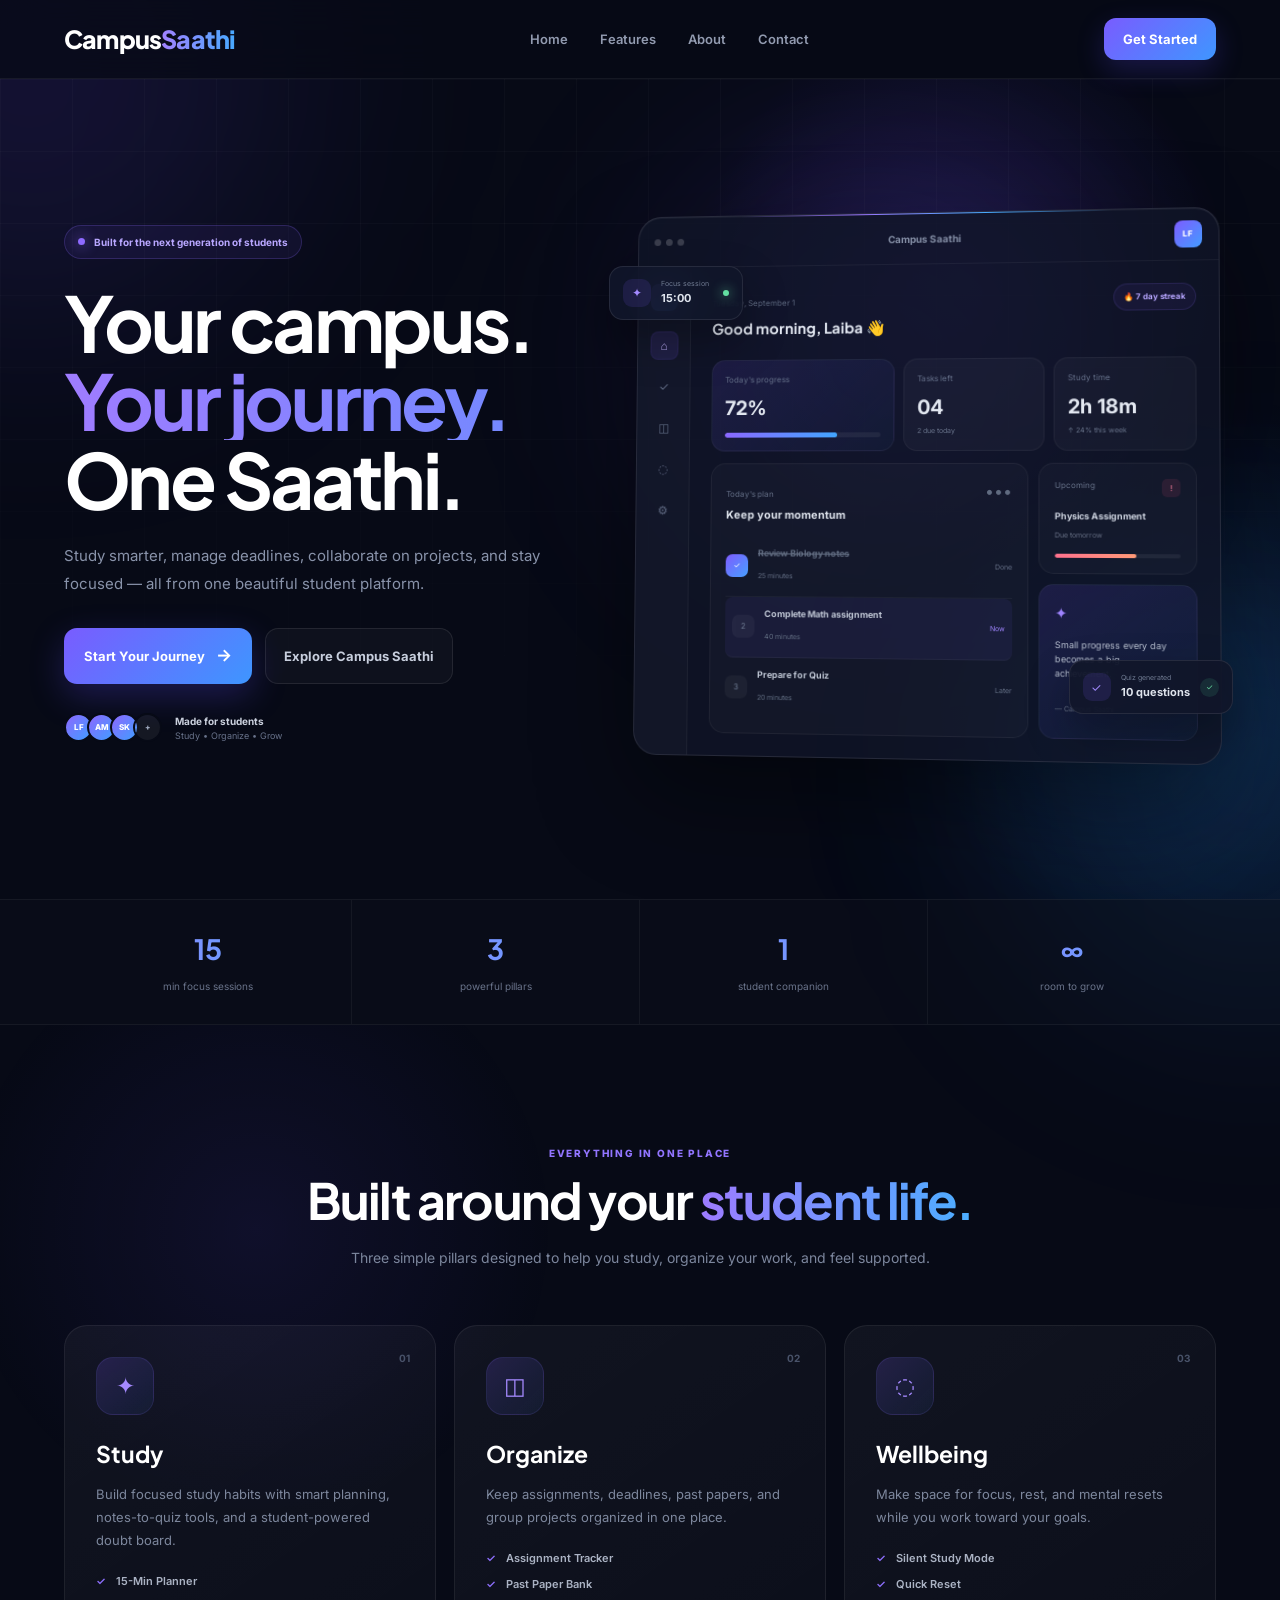
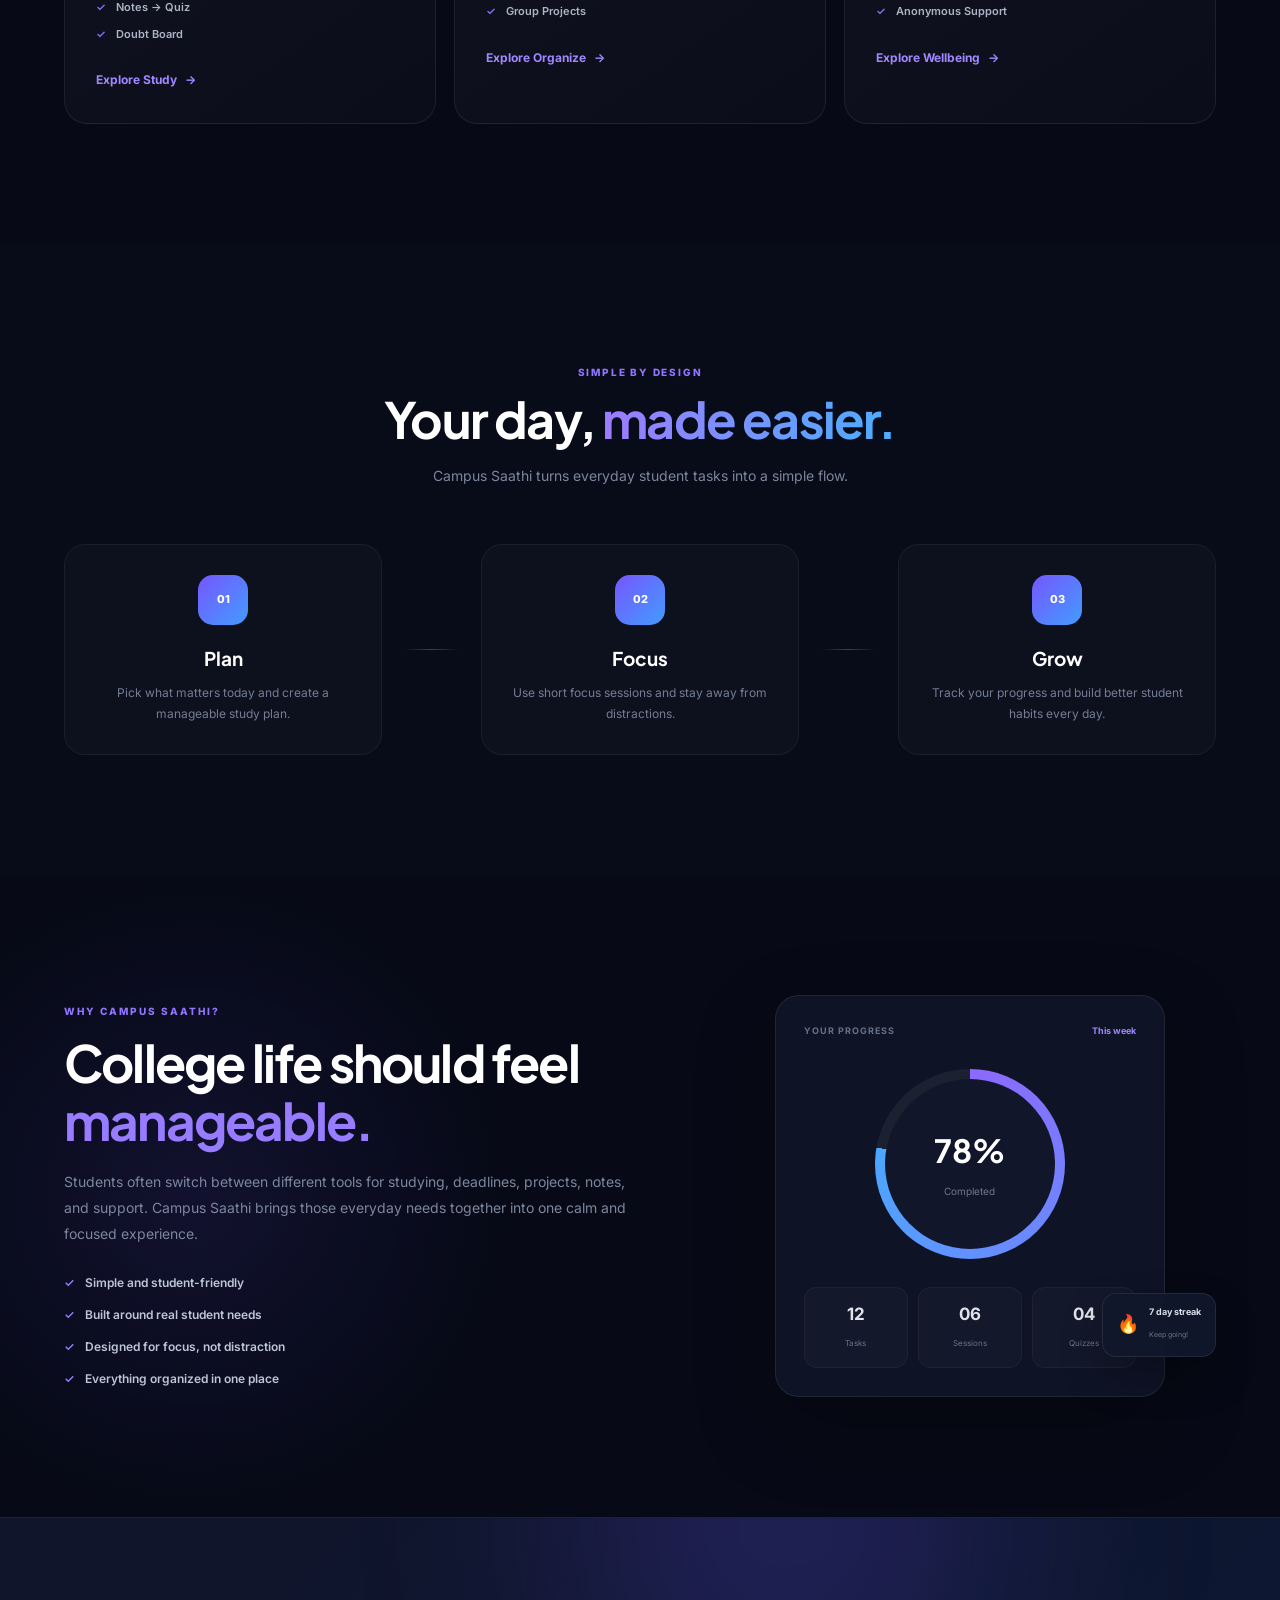
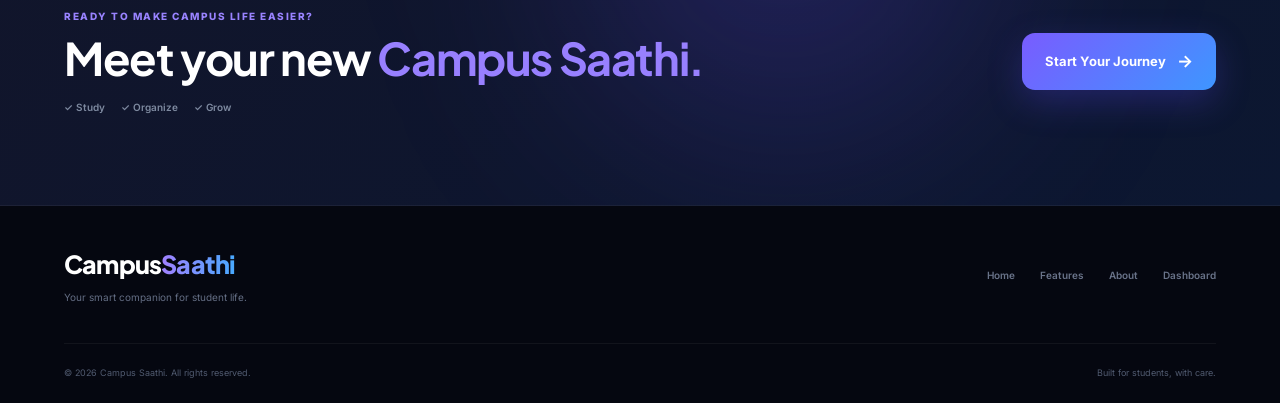
==== index.html @ 6f7850b9 "upload campus saathi files" ====
<!DOCTYPE html>
<html lang="en">
<head>
    <meta charset="UTF-8">
    <meta name="viewport" content="width=device-width, initial-scale=1.0">

    <title>Campus Saathi | Your Smart Campus Companion</title>

    <meta
        name="description"
        content="Campus Saathi helps students study smarter, organize assignments, collaborate on projects, and stay focused."
    >

    <meta name="theme-color" content="#070a16">

    <link rel="stylesheet" href="css/style.css">
</head>

<body>

    <!-- =========================
         HEADER
    ========================== -->
    <header class="header">

        <div class="container nav-container">

            <a href="index.html" class="logo">
                Campus<span>Saathi</span>
            </a>

            <nav class="navbar">

                <a href="#home">Home</a>
                <a href="#features">Features</a>
                <a href="#about">About</a>
                <a href="#contact">Contact</a>

            </nav>

            <a href="dashboard.html" class="nav-btn">
                Get Started
            </a>

        </div>

    </header>


    <!-- =========================
         MAIN
    ========================== -->
    <main>


        <!-- =========================
             HERO
        ========================== -->
        <section class="hero" id="home">

            <div class="hero-glow glow-1"></div>
            <div class="hero-glow glow-2"></div>

            <div class="hero-grid"></div>

            <div class="container hero-content">


                <!-- HERO TEXT -->
                <div class="hero-text">

                    <div class="hero-badge">

                        <span class="badge-dot"></span>

                        Built for the next generation of students

                    </div>


                    <h1>

                        Your campus.
                        <span>Your journey.</span>
                        One Saathi.

                    </h1>


                    <p class="hero-description">

                        Study smarter, manage deadlines, collaborate on
                        projects, and stay focused — all from one beautiful
                        student platform.

                    </p>


                    <div class="hero-buttons">

                        <a href="dashboard.html" class="primary-btn">

                            Start Your Journey

                            <span>→</span>

                        </a>


                        <a href="#features" class="secondary-btn">

                            Explore Campus Saathi

                        </a>

                    </div>


                    <!-- TRUST -->
                    <div class="hero-trust">

                        <div class="trust-avatars">

                            <span>LF</span>
                            <span>AM</span>
                            <span>SK</span>
                            <span>+</span>

                        </div>


                        <div>

                            <strong>
                                Made for students
                            </strong>

                            <p>
                                Study • Organize • Grow
                            </p>

                        </div>

                    </div>

                </div>



                <!-- =========================
                     APP PREVIEW
                ========================== -->
                <div class="hero-visual">


                    <!-- FLOATING FOCUS -->
                    <div class="floating-card focus-card">

                        <div class="floating-icon">
                            ✦
                        </div>

                        <div>

                            <small>
                                Focus session
                            </small>

                            <strong>
                                15:00
                            </strong>

                        </div>

                        <span class="live-dot"></span>

                    </div>



                    <!-- APPLICATION WINDOW -->
                    <div class="app-window">


                        <!-- WINDOW TOP -->
                        <div class="window-top">

                            <div class="window-dots">

                                <span></span>
                                <span></span>
                                <span></span>

                            </div>


                            <div class="window-title">
                                Campus Saathi
                            </div>


                            <div class="window-profile">
                                LF
                            </div>

                        </div>



                        <!-- DASHBOARD -->
                        <div class="dashboard-layout">


                            <!-- SIDEBAR -->
                            <aside class="mini-sidebar">

                                <div class="side-logo">
                                    CS
                                </div>


                                <div class="side-nav active">
                                    ⌂
                                </div>

                                <div class="side-nav">
                                    ✓
                                </div>

                                <div class="side-nav">
                                    ◫
                                </div>

                                <div class="side-nav">
                                    ◌
                                </div>

                                <div class="side-nav">
                                    ⚙
                                </div>

                            </aside>



                            <!-- DASHBOARD CONTENT -->
                            <div class="mini-dashboard">


                                <!-- MINI HEADER -->
                                <div class="mini-header">

                                    <div>

                                        <small>
                                            Tuesday, September 1
                                        </small>

                                        <h3>
                                            Good morning, Laiba 👋
                                        </h3>

                                    </div>


                                    <div class="streak-pill">
                                        🔥 7 day streak
                                    </div>

                                </div>



                                <!-- STATS -->
                                <div class="stats-row">


                                    <div class="stat-card purple-card">

                                        <small>
                                            Today's progress
                                        </small>

                                        <strong>
                                            72%
                                        </strong>

                                        <div class="mini-progress">
                                            <span></span>
                                        </div>

                                    </div>


                                    <div class="stat-card">

                                        <small>
                                            Tasks left
                                        </small>

                                        <strong>
                                            04
                                        </strong>

                                        <p>
                                            2 due today
                                        </p>

                                    </div>


                                    <div class="stat-card">

                                        <small>
                                            Study time
                                        </small>

                                        <strong>
                                            2h 18m
                                        </strong>

                                        <p>
                                            ↑ 24% this week
                                        </p>

                                    </div>

                                </div>



                                <!-- MAIN DASHBOARD -->
                                <div class="dashboard-main-grid">


                                    <!-- TODAY -->
                                    <div class="today-card">


                                        <div class="card-heading">

                                            <div>

                                                <small>
                                                    Today's plan
                                                </small>

                                                <h4>
                                                    Keep your momentum
                                                </h4>

                                            </div>

                                            <span>
                                                •••
                                            </span>

                                        </div>



                                        <!-- TASK -->
                                        <div class="task-item completed">

                                            <div class="check-circle">
                                                ✓
                                            </div>

                                            <div>

                                                <strong>
                                                    Review Biology notes
                                                </strong>

                                                <small>
                                                    25 minutes
                                                </small>

                                            </div>

                                            <span>
                                                Done
                                            </span>

                                        </div>



                                        <!-- TASK -->
                                        <div class="task-item active-task">

                                            <div class="check-circle">
                                                2
                                            </div>

                                            <div>

                                                <strong>
                                                    Complete Math assignment
                                                </strong>

                                                <small>
                                                    40 minutes
                                                </small>

                                            </div>

                                            <span>
                                                Now
                                            </span>

                                        </div>



                                        <!-- TASK -->
                                        <div class="task-item">

                                            <div class="check-circle">
                                                3
                                            </div>

                                            <div>

                                                <strong>
                                                    Prepare for Quiz
                                                </strong>

                                                <small>
                                                    20 minutes
                                                </small>

                                            </div>

                                            <span>
                                                Later
                                            </span>

                                        </div>

                                    </div>



                                    <!-- RIGHT MINI COLUMN -->
                                    <div class="right-mini-column">


                                        <!-- DEADLINE -->
                                        <div class="deadline-card">

                                            <div class="deadline-top">

                                                <small>
                                                    Upcoming
                                                </small>

                                                <span>
                                                    !
                                                </span>

                                            </div>


                                            <strong>
                                                Physics Assignment
                                            </strong>


                                            <div class="deadline-date">
                                                Due tomorrow
                                            </div>


                                            <div class="deadline-line">
                                                <span></span>
                                            </div>

                                        </div>



                                        <!-- MOTIVATION -->
                                        <div class="motivation-card">

                                            <span class="spark">
                                                ✦
                                            </span>

                                            <p>
                                                Small progress every day
                                                becomes a big achievement.
                                            </p>

                                            <small>
                                                — Campus Saathi
                                            </small>

                                        </div>

                                    </div>

                                </div>

                            </div>

                        </div>

                    </div>



                    <!-- FLOATING QUIZ -->
                    <div class="floating-card quiz-card">

                        <div class="quiz-icon">
                            ✓
                        </div>

                        <div>

                            <small>
                                Quiz generated
                            </small>

                            <strong>
                                10 questions
                            </strong>

                        </div>


                        <span class="success-check">
                            ✓
                        </span>

                    </div>

                </div>

            </div>

        </section>



        <!-- =========================
             STATS
        ========================== -->
        <section class="stats-section">

            <div class="container stats-container">

                <div class="stat-highlight">

                    <strong>
                        15
                    </strong>

                    <span>
                        min focus sessions
                    </span>

                </div>


                <div class="stat-highlight">

                    <strong>
                        3
                    </strong>

                    <span>
                        powerful pillars
                    </span>

                </div>


                <div class="stat-highlight">

                    <strong>
                        1
                    </strong>

                    <span>
                        student companion
                    </span>

                </div>


                <div class="stat-highlight">

                    <strong>
                        ∞
                    </strong>

                    <span>
                        room to grow
                    </span>

                </div>

            </div>

        </section>



        <!-- =========================
             FEATURES
        ========================== -->
        <section class="features-section" id="features">

            <div class="container">


                <div class="section-heading">

                    <p>
                        EVERYTHING IN ONE PLACE
                    </p>

                    <h2>
                        Built around your
                        <span>student life.</span>
                    </h2>

                    <span>
                        Three simple pillars designed to help you study,
                        organize your work, and feel supported.
                    </span>

                </div>



                <div class="feature-grid">


                    <!-- STUDY -->
                    <div class="feature-card feature-study">

                        <div class="feature-number">
                            01
                        </div>

                        <div class="feature-icon">
                            ✦
                        </div>

                        <h3>
                            Study
                        </h3>

                        <p>
                            Build focused study habits with smart planning,
                            notes-to-quiz tools, and a student-powered
                            doubt board.
                        </p>


                        <div class="feature-list">

                            <div>
                                <span>✓</span>
                                15-Min Planner
                            </div>

                            <div>
                                <span>✓</span>
                                Notes → Quiz
                            </div>

                            <div>
                                <span>✓</span>
                                Doubt Board
                            </div>

                        </div>


                        <a href="planner.html" class="feature-link">
                            Explore Study
                            <span>→</span>
                        </a>

                    </div>



                    <!-- ORGANIZE -->
                    <div class="feature-card feature-organize">

                        <div class="feature-number">
                            02
                        </div>

                        <div class="feature-icon">
                            ◫
                        </div>

                        <h3>
                            Organize
                        </h3>

                        <p>
                            Keep assignments, deadlines, past papers,
                            and group projects organized in one place.
                        </p>


                        <div class="feature-list">

                            <div>
                                <span>✓</span>
                                Assignment Tracker
                            </div>

                            <div>
                                <span>✓</span>
                                Past Paper Bank
                            </div>

                            <div>
                                <span>✓</span>
                                Group Projects
                            </div>

                        </div>


                        <a href="assignments.html" class="feature-link">
                            Explore Organize
                            <span>→</span>
                        </a>

                    </div>



                    <!-- WELLBEING -->
                    <div class="feature-card feature-wellbeing">

                        <div class="feature-number">
                            03
                        </div>

                        <div class="feature-icon">
                            ◌
                        </div>

                        <h3>
                            Wellbeing
                        </h3>

                        <p>
                            Make space for focus, rest, and mental resets
                            while you work toward your goals.
                        </p>


                        <div class="feature-list">

                            <div>
                                <span>✓</span>
                                Silent Study Mode
                            </div>

                            <div>
                                <span>✓</span>
                                Quick Reset
                            </div>

                            <div>
                                <span>✓</span>
                                Anonymous Support
                            </div>

                        </div>


                        <a href="wellbeing.html" class="feature-link">
                            Explore Wellbeing
                            <span>→</span>
                        </a>

                    </div>

                </div>

            </div>

        </section>



        <!-- =========================
             HOW IT WORKS
        ========================== -->
        <section class="how-section">

            <div class="container">


                <div class="section-heading">

                    <p>
                        SIMPLE BY DESIGN
                    </p>

                    <h2>
                        Your day,
                        <span>made easier.</span>
                    </h2>

                    <span>
                        Campus Saathi turns everyday student tasks
                        into a simple flow.
                    </span>

                </div>



                <div class="steps-grid">


                    <div class="step-card">

                        <div class="step-icon">
                            01
                        </div>

                        <h3>
                            Plan
                        </h3>

                        <p>
                            Pick what matters today and create a
                            manageable study plan.
                        </p>

                    </div>



                    <div class="step-line"></div>



                    <div class="step-card">

                        <div class="step-icon">
                            02
                        </div>

                        <h3>
                            Focus
                        </h3>

                        <p>
                            Use short focus sessions and stay away
                            from distractions.
                        </p>

                    </div>



                    <div class="step-line"></div>



                    <div class="step-card">

                        <div class="step-icon">
                            03
                        </div>

                        <h3>
                            Grow
                        </h3>

                        <p>
                            Track your progress and build better
                            student habits every day.
                        </p>

                    </div>

                </div>

            </div>

        </section>



        <!-- =========================
             ABOUT
        ========================== -->
        <section class="about-section" id="about">

            <div class="container about-content">


                <div class="about-text">

                    <p class="section-label">
                        WHY CAMPUS SAATHI?
                    </p>


                    <h2>
                        College life should
                        feel <span>manageable.</span>
                    </h2>


                    <p>
                        Students often switch between different tools for
                        studying, deadlines, projects, notes, and support.
                        Campus Saathi brings those everyday needs together
                        into one calm and focused experience.
                    </p>


                    <div class="about-points">

                        <div>
                            <span>✓</span>
                            Simple and student-friendly
                        </div>

                        <div>
                            <span>✓</span>
                            Built around real student needs
                        </div>

                        <div>
                            <span>✓</span>
                            Designed for focus, not distraction
                        </div>

                        <div>
                            <span>✓</span>
                            Everything organized in one place
                        </div>

                    </div>

                </div>



                <div class="about-visual">

                    <div class="about-main-card">

                        <div class="about-card-top">

                            <span>
                                YOUR PROGRESS
                            </span>

                            <strong>
                                This week
                            </strong>

                        </div>


                        <div class="progress-circle">

                            <div class="circle-inner">
                                <strong>78%</strong>
                                <span>Completed</span>
                            </div>

                        </div>


                        <div class="about-mini-grid">

                            <div>
                                <strong>12</strong>
                                <span>Tasks</span>
                            </div>

                            <div>
                                <strong>06</strong>
                                <span>Sessions</span>
                            </div>

                            <div>
                                <strong>04</strong>
                                <span>Quizzes</span>
                            </div>

                        </div>

                    </div>


                    <div class="tiny-floating-card">
                        <span>🔥</span>
                        <div>
                            <strong>7 day streak</strong>
                            <small>Keep going!</small>
                        </div>
                    </div>

                </div>

            </div>

        </section>



        <!-- =========================
             CTA
        ========================== -->
        <section class="cta-section">

            <div class="cta-glow"></div>

            <div class="container cta-content">

                <div>

                    <p>
                        READY TO MAKE CAMPUS LIFE EASIER?
                    </p>

                    <h2>
                        Meet your new
                        <span>Campus Saathi.</span>
                    </h2>

                    <div class="cta-points">

                        <span>
                            ✓ Study
                        </span>

                        <span>
                            ✓ Organize
                        </span>

                        <span>
                            ✓ Grow
                        </span>

                    </div>

                </div>


                <a href="dashboard.html" class="primary-btn large-btn">

                    Start Your Journey

                    <span>→</span>

                </a>

            </div>

        </section>

    </main>



    <!-- =========================
         FOOTER
    ========================== -->
    <footer class="footer" id="contact">

        <div class="container footer-top">


            <div class="footer-brand">

                <a href="index.html" class="logo">
                    Campus<span>Saathi</span>
                </a>

                <p>
                    Your smart companion for student life.
                </p>

            </div>



            <div class="footer-links">

                <a href="#home">
                    Home
                </a>

                <a href="#features">
                    Features
                </a>

                <a href="#about">
                    About
                </a>

                <a href="dashboard.html">
                    Dashboard
                </a>

            </div>

        </div>



        <div class="container footer-bottom">

            <p>
                © 2026 Campus Saathi. All rights reserved.
            </p>

            <p>
                Built for students, with care.
            </p>

        </div>

    </footer>



    <script src="js/script.js"></script>

</body>
</html>
---- css/style.css ----
/* =====================================================
   CAMPUS SAATHI V1
   PREMIUM MODERN STUDENT APP UI
===================================================== */

@import url('https://fonts.googleapis.com/css2?family=Inter:wght@400;500;600;700;800&family=Plus+Jakarta+Sans:wght@500;600;700;800&display=swap');


/* =====================================================
   RESET
===================================================== */

* {
    margin: 0;
    padding: 0;
    box-sizing: border-box;
}

html {
    scroll-behavior: smooth;
}

body {
    font-family: "Inter", sans-serif;
    background: #070a16;
    color: #ffffff;
    line-height: 1.6;
    overflow-x: hidden;
}

a {
    color: inherit;
    text-decoration: none;
}

button,
a {
    -webkit-tap-highlight-color: transparent;
}

.container {
    width: min(1180px, 90%);
    margin: auto;
}


/* =====================================================
   GLOBAL BACKGROUND GLOWS
===================================================== */

body::before {
    content: "";

    position: fixed;

    width: 500px;
    height: 500px;

    top: -180px;
    left: -220px;

    border-radius: 50%;

    background: rgba(110, 76, 255, 0.13);

    filter: blur(120px);

    pointer-events: none;

    z-index: -10;
}


body::after {
    content: "";

    position: fixed;

    width: 450px;
    height: 450px;

    right: -200px;
    bottom: -100px;

    border-radius: 50%;

    background: rgba(37, 143, 255, 0.10);

    filter: blur(120px);

    pointer-events: none;

    z-index: -10;
}


/* =====================================================
   HEADER
===================================================== */

.header {
    position: sticky;

    top: 0;

    z-index: 1000;

    background: rgba(7, 10, 22, 0.75);

    backdrop-filter: blur(22px);

    border-bottom:
        1px solid rgba(255, 255, 255, 0.06);
}


.nav-container {
    min-height: 78px;

    display: flex;

    align-items: center;

    justify-content: space-between;

    gap: 30px;
}


.logo {
    font-family: "Plus Jakarta Sans", sans-serif;

    font-size: 25px;

    font-weight: 800;

    letter-spacing: -0.8px;
}


.logo span {
    background:
        linear-gradient(
            90deg,
            #a281ff,
            #48a9ff
        );

    -webkit-background-clip: text;
    -webkit-text-fill-color: transparent;
}


.navbar {
    display: flex;

    align-items: center;

    gap: 32px;
}


.navbar a {
    position: relative;

    color: #929bb0;

    font-size: 13px;

    font-weight: 600;

    transition: 0.3s ease;
}


.navbar a::after {
    content: "";

    position: absolute;

    width: 0;
    height: 2px;

    left: 0;
    bottom: -8px;

    border-radius: 10px;

    background:
        linear-gradient(
            90deg,
            #8b68ff,
            #48a9ff
        );

    transition: 0.3s;
}


.navbar a:hover {
    color: #ffffff;
}


.navbar a:hover::after {
    width: 100%;
}


.nav-btn {
    padding: 11px 19px;

    border-radius: 12px;

    background:
        linear-gradient(
            135deg,
            #795cff,
            #3f96ff
        );

    color: #ffffff;

    font-size: 13px;

    font-weight: 700;

    box-shadow:
        0 10px 28px rgba(93, 74, 255, 0.22);

    transition: 0.35s ease;
}


.nav-btn:hover {
    transform: translateY(-2px);

    box-shadow:
        0 14px 32px rgba(93, 74, 255, 0.38);
}


/* =====================================================
   HERO
===================================================== */

.hero {
    position: relative;

    min-height: 820px;

    display: flex;

    align-items: center;

    padding: 100px 0 110px;

    overflow: hidden;

    background:
        radial-gradient(
            circle at 75% 25%,
            rgba(113, 77, 255, 0.19),
            transparent 24%
        ),
        radial-gradient(
            circle at 95% 75%,
            rgba(45, 147, 255, 0.12),
            transparent 22%
        );
}


.hero-grid {
    position: absolute;

    inset: 0;

    background-image:
        linear-gradient(
            rgba(255,255,255,0.022) 1px,
            transparent 1px
        ),
        linear-gradient(
            90deg,
            rgba(255,255,255,0.022) 1px,
            transparent 1px
        );

    background-size: 72px 72px;

    mask-image:
        linear-gradient(
            to bottom,
            black 15%,
            transparent 88%
        );
}


.hero-content {
    position: relative;

    z-index: 5;

    display: grid;

    grid-template-columns:
        0.92fr 1.08fr;

    align-items: center;

    gap: 65px;
}


/* =====================================================
   HERO BACKGROUND GLOWS
===================================================== */

.hero-glow {
    position: absolute;

    border-radius: 50%;

    filter: blur(105px);

    pointer-events: none;
}


.glow-1 {
    width: 400px;
    height: 400px;

    top: 80px;
    right: 16%;

    background:
        rgba(121, 82, 255, 0.16);
}


.glow-2 {
    width: 280px;
    height: 280px;

    bottom: 20px;
    right: 2%;

    background:
        rgba(41, 143, 255, 0.12);
}


/* =====================================================
   HERO TEXT
===================================================== */

.hero-text {
    animation:
        heroTextIn 0.9s ease both;
}


.hero-badge {
    width: fit-content;

    display: flex;

    align-items: center;

    gap: 9px;

    margin-bottom: 24px;

    padding: 8px 13px;

    border-radius: 40px;

    background:
        rgba(123, 89, 255, 0.08);

    border:
        1px solid rgba(142, 112, 255, 0.22);

    color: #b9a7ff;

    font-size: 10px;

    font-weight: 700;

    backdrop-filter: blur(12px);
}


.badge-dot {
    width: 7px;
    height: 7px;

    border-radius: 50%;

    background: #8e6aff;

    box-shadow:
        0 0 14px #8e6aff;

    animation:
        pulseDot 1.8s ease infinite;
}


.hero h1 {
    max-width: 650px;

    font-family:
        "Plus Jakarta Sans",
        sans-serif;

    font-size:
        clamp(50px, 6vw, 78px);

    line-height: 1.02;

    letter-spacing: -3.6px;

    margin-bottom: 24px;
}


.hero h1 span {
    display: block;

    background:
        linear-gradient(
            90deg,
            #9f7cff,
            #708aff,
            #43b4ff
        );

    background-size: 200% auto;

    -webkit-background-clip: text;

    -webkit-text-fill-color: transparent;

    animation:
        movingGradient 5s linear infinite;
}


.hero-description {
    max-width: 590px;

    color: #8993aa;

    font-size: 15px;

    line-height: 1.85;

    margin-bottom: 31px;
}


.hero-buttons {
    display: flex;

    flex-wrap: wrap;

    gap: 13px;
}


/* =====================================================
   BUTTONS
===================================================== */

.primary-btn {
    display: inline-flex;

    align-items: center;

    justify-content: center;

    gap: 11px;

    padding: 14px 20px;

    border-radius: 13px;

    color: #ffffff;

    font-size: 13px;

    font-weight: 700;

    background:
        linear-gradient(
            135deg,
            #795cff,
            #3e96ff
        );

    box-shadow:
        0 12px 34px rgba(94, 76, 255, 0.25);

    transition: 0.35s ease;
}


.primary-btn:hover {
    transform: translateY(-4px);

    box-shadow:
        0 18px 45px rgba(94, 76, 255, 0.43);
}


.primary-btn span {
    font-size: 17px;

    transition:
        transform 0.3s ease;
}


.primary-btn:hover span {
    transform: translateX(4px);
}


.secondary-btn {
    display: inline-flex;

    align-items: center;

    justify-content: center;

    padding: 13px 18px;

    border-radius: 13px;

    color: #c7cedd;

    background:
        rgba(255,255,255,0.03);

    border:
        1px solid rgba(255,255,255,0.09);

    font-size: 13px;

    font-weight: 700;

    backdrop-filter: blur(15px);

    transition: 0.35s ease;
}


.secondary-btn:hover {
    transform: translateY(-3px);

    border-color:
        rgba(142, 112, 255, 0.35);

    background:
        rgba(120, 86, 255, 0.08);
}


/* =====================================================
   HERO TRUST
===================================================== */

.hero-trust {
    display: flex;

    align-items: center;

    gap: 13px;

    margin-top: 29px;
}


.trust-avatars {
    display: flex;
}


.trust-avatars span {
    width: 29px;
    height: 29px;

    display: grid;

    place-items: center;

    margin-left: -6px;

    border-radius: 50%;

    background:
        linear-gradient(
            135deg,
            #8d67ff,
            #3f9eff
        );

    border:
        2px solid #070a16;

    color: white;

    font-size: 8px;

    font-weight: 800;
}


.trust-avatars span:first-child {
    margin-left: 0;
}


.trust-avatars span:last-child {
    color: #9da7bc;

    background:
        rgba(255,255,255,0.06);
}


.hero-trust strong {
    display: block;

    color: #cbd1de;

    font-size: 10px;
}


.hero-trust p {
    color: #68728a;

    font-size: 9px;
}


/* =====================================================
   HERO APP PREVIEW
===================================================== */

.hero-visual {
    position: relative;

    min-height: 560px;

    display: flex;

    align-items: center;

    justify-content: center;

    animation:
        appIn 1s ease 0.15s both;
}


/* =====================================================
   APP WINDOW
===================================================== */

.app-window {
    position: relative;

    width: 100%;

    max-width: 650px;

    border-radius: 24px;

    background:
        rgba(16, 21, 40, 0.82);

    border:
        1px solid rgba(255,255,255,0.10);

    box-shadow:
        0 40px 100px rgba(0,0,0,0.42),
        inset 0 1px 0 rgba(255,255,255,0.05);

    backdrop-filter: blur(26px);

    overflow: hidden;

    transform:
        perspective(1300px)
        rotateY(-5deg)
        rotateX(2deg);

    transition: 0.5s ease;
}


.app-window:hover {
    transform:
        perspective(1300px)
        rotateY(0)
        rotateX(0)
        translateY(-5px);
}


.app-window::before {
    content: "";

    position: absolute;

    top: 0;

    left: 18%;
    right: 18%;

    height: 1px;

    background:
        linear-gradient(
            90deg,
            transparent,
            #9a76ff,
            #49aaff,
            transparent
        );
}


/* =====================================================
   WINDOW HEADER
===================================================== */

.window-top {
    height: 52px;

    display: flex;

    align-items: center;

    justify-content: space-between;

    padding: 0 16px;

    border-bottom:
        1px solid rgba(255,255,255,0.05);
}


.window-dots {
    display: flex;

    gap: 5px;
}


.window-dots span {
    width: 7px;
    height: 7px;

    border-radius: 50%;

    background:
        rgba(255,255,255,0.18);
}


.window-title {
    color: #858fa6;

    font-size: 10px;

    font-weight: 700;
}


.window-profile {
    width: 27px;
    height: 27px;

    display: grid;

    place-items: center;

    border-radius: 8px;

    background:
        linear-gradient(
            135deg,
            #7d5cff,
            #439cff
        );

    color: white;

    font-size: 8px;

    font-weight: 800;
}


/* =====================================================
   DASHBOARD LAYOUT
===================================================== */

.dashboard-layout {
    display: grid;

    grid-template-columns: 55px 1fr;

    min-height: 475px;
}


/* =====================================================
   SIDEBAR
===================================================== */

.mini-sidebar {
    padding: 16px 8px;

    display: flex;

    align-items: center;

    flex-direction: column;

    gap: 13px;

    background:
        rgba(255,255,255,0.017);

    border-right:
        1px solid rgba(255,255,255,0.05);
}


.side-logo {
    width: 28px;
    height: 28px;

    display: grid;

    place-items: center;

    margin-bottom: 8px;

    border-radius: 8px;

    background:
        linear-gradient(
            135deg,
            #8c68ff,
            #3f9cff
        );

    color: white;

    font-size: 8px;

    font-weight: 800;
}


.side-nav {
    width: 29px;
    height: 29px;

    display: grid;

    place-items: center;

    border-radius: 8px;

    color: #606b83;

    font-size: 12px;

    transition: 0.3s ease;
}


.side-nav.active {
    color: #c6b4ff;

    background:
        rgba(126, 92, 255, 0.13);

    box-shadow:
        inset 0 0 0 1px
        rgba(126, 92, 255, 0.10);
}


.side-nav:hover {
    color: #aa91ff;

    transform:
        scale(1.08);
}


/* =====================================================
   MINI DASHBOARD
===================================================== */

.mini-dashboard {
    padding: 22px;
}


.mini-header {
    display: flex;

    align-items: flex-start;

    justify-content: space-between;

    gap: 15px;

    margin-bottom: 20px;
}


.mini-header small {
    color: #606b82;

    font-size: 8px;
}


.mini-header h3 {
    margin-top: 3px;

    color: #e3e8f2;

    font-family:
        "Plus Jakarta Sans",
        sans-serif;

    font-size: 15px;
}


.streak-pill {
    padding: 6px 9px;

    border-radius: 20px;

    background:
        rgba(126,91,255,0.07);

    border:
        1px solid
        rgba(139,111,255,0.14);

    color: #b7a6ff;

    font-size: 8px;

    font-weight: 700;
}


/* =====================================================
   DASHBOARD STATS
===================================================== */

.stats-row {
    display: grid;

    grid-template-columns:
        1.2fr 0.9fr 0.9fr;

    gap: 9px;

    margin-bottom: 12px;
}


.stat-card {
    padding: 13px;

    border-radius: 14px;

    background:
        rgba(255,255,255,0.032);

    border:
        1px solid rgba(255,255,255,0.05);

    transition: 0.3s ease;
}


.stat-card:hover {
    transform:
        translateY(-3px);

    border-color:
        rgba(143,113,255,0.18);
}


.purple-card {
    background:
        linear-gradient(
            135deg,
            rgba(120,88,255,0.13),
            rgba(58,148,255,0.045)
        );
}


.stat-card small {
    display: block;

    color: #66718a;

    font-size: 8px;

    margin-bottom: 7px;
}


.stat-card strong {
    display: block;

    color: #e3e8f1;

    font-size: 20px;
}


.stat-card p {
    color: #68738a;

    font-size: 7px;

    margin-top: 2px;
}


.mini-progress {
    height: 5px;

    margin-top: 9px;

    overflow: hidden;

    border-radius: 20px;

    background:
        rgba(255,255,255,0.06);
}


.mini-progress span {
    display: block;

    width: 72%;
    height: 100%;

    border-radius: inherit;

    background:
        linear-gradient(
            90deg,
            #8b68ff,
            #42a6ff
        );

    animation:
        progressGrow 1.5s ease;
}


/* =====================================================
   MAIN DASHBOARD GRID
===================================================== */

.dashboard-main-grid {
    display: grid;

    grid-template-columns:
        1.35fr 0.65fr;

    gap: 10px;
}


/* =====================================================
   TODAY CARD
===================================================== */

.today-card {
    padding: 15px;

    border-radius: 15px;

    background:
        rgba(255,255,255,0.023);

    border:
        1px solid rgba(255,255,255,0.05);
}


.card-heading {
    display: flex;

    align-items: flex-start;

    justify-content: space-between;

    margin-bottom: 12px;
}


.card-heading small {
    color: #667189;

    font-size: 8px;
}


.card-heading h4 {
    margin-top: 2px;

    color: #dfe4ed;

    font-size: 11px;
}


.card-heading > span {
    color: #606b80;
}


/* =====================================================
   TASKS
===================================================== */

.task-item {
    display: grid;

    grid-template-columns:
        24px 1fr auto;

    align-items: center;

    gap: 9px;

    padding: 10px 0;

    border-bottom:
        1px solid rgba(255,255,255,0.045);
}


.task-item:last-child {
    border-bottom: none;
}


.check-circle {
    width: 23px;
    height: 23px;

    display: grid;

    place-items: center;

    border-radius: 7px;

    color: #717d95;

    background:
        rgba(255,255,255,0.045);

    font-size: 8px;
}


.task-item strong {
    display: block;

    color: #bec5d3;

    font-size: 9px;
}


.task-item small {
    color: #626d82;

    font-size: 7px;
}


.task-item > span {
    color: #646f85;

    font-size: 7px;
}


.completed .check-circle {
    color: white;

    background:
        linear-gradient(
            135deg,
            #7e5cff,
            #479fff
        );
}


.completed strong {
    color: #626d82;

    text-decoration: line-through;
}


.active-task {
    padding-left: 7px;
    padding-right: 7px;

    border-radius: 8px;

    background:
        rgba(123,91,255,0.075);
}


.active-task > span {
    color: #a086ff;
}


/* =====================================================
   RIGHT MINI CARDS
===================================================== */

.right-mini-column {
    display: flex;

    flex-direction: column;

    gap: 10px;
}


.deadline-card,
.motivation-card {
    padding: 15px;

    border-radius: 15px;

    border:
        1px solid rgba(255,255,255,0.05);
}


.deadline-card {
    background:
        rgba(255,255,255,0.022);
}


.deadline-top {
    display: flex;

    justify-content: space-between;

    margin-bottom: 12px;
}


.deadline-top small {
    color: #68738a;

    font-size: 8px;
}


.deadline-top span {
    width: 18px;
    height: 18px;

    display: grid;

    place-items: center;

    border-radius: 5px;

    color: #ff819f;

    background:
        rgba(255,91,130,0.10);

    font-size: 8px;
}


.deadline-card > strong {
    display: block;

    color: #cdd3df;

    font-size: 9px;

    margin-bottom: 5px;
}


.deadline-date {
    color: #666f84;

    font-size: 7px;
}


.deadline-line {
    height: 4px;

    margin-top: 13px;

    border-radius: 20px;

    background:
        rgba(255,255,255,0.06);

    overflow: hidden;
}


.deadline-line span {
    display: block;

    width: 65%;
    height: 100%;

    border-radius: inherit;

    background:
        linear-gradient(
            90deg,
            #ff718e,
            #ff9a77
        );
}


/* =====================================================
   MOTIVATION CARD
===================================================== */

.motivation-card {
    flex: 1;

    background:
        linear-gradient(
            145deg,
            rgba(118,85,255,0.14),
            rgba(47,143,255,0.05)
        );
}


.spark {
    color: #9f84ff;

    font-size: 15px;
}


.motivation-card p {
    color: #b9c1d1;

    font-size: 9px;

    line-height: 1.6;

    margin: 11px 0;
}


.motivation-card small {
    color: #6a7489;

    font-size: 7px;
}


/* =====================================================
   FLOATING CARDS
===================================================== */

.floating-card {
    position: absolute;

    z-index: 10;

    display: flex;

    align-items: center;

    gap: 10px;

    padding: 11px 13px;

    border-radius: 14px;

    background:
        rgba(17,22,42,0.91);

    border:
        1px solid rgba(255,255,255,0.09);

    box-shadow:
        0 20px 45px rgba(0,0,0,0.30);

    backdrop-filter: blur(20px);
}


.floating-card small {
    display: block;

    color: #6f7a91;

    font-size: 7px;
}


.floating-card strong {
    display: block;

    margin-top: 1px;

    color: #dfe4ed;

    font-size: 11px;
}


.focus-card {
    top: 62px;
    left: -20px;

    animation:
        floatCard 4s ease-in-out infinite;
}


.quiz-card {
    right: -17px;
    bottom: 50px;

    animation:
        floatCard 4.5s ease-in-out infinite reverse;
}


.floating-icon,
.quiz-icon {
    width: 28px;
    height: 28px;

    display: grid;

    place-items: center;

    border-radius: 9px;

    color: #a48aff;

    background:
        rgba(126,90,255,0.13);

    font-size: 12px;
}


.live-dot {
    width: 6px;
    height: 6px;

    margin-left: 4px;

    border-radius: 50%;

    background: #63dfa1;

    box-shadow:
        0 0 12px #63dfa1;

    animation:
        pulseDot 1.5s infinite;
}


.success-check {
    width: 19px;
    height: 19px;

    display: grid;

    place-items: center;

    border-radius: 50%;

    color: #68dba2;

    background:
        rgba(74,211,145,0.12);

    font-size: 8px;
}


/* =====================================================
   STATS SECTION
===================================================== */

.stats-section {
    position: relative;

    border-top:
        1px solid rgba(255,255,255,0.05);

    border-bottom:
        1px solid rgba(255,255,255,0.05);

    background:
        rgba(255,255,255,0.012);
}


.stats-container {
    display: grid;

    grid-template-columns:
        repeat(4, 1fr);

    align-items: center;
}


.stat-highlight {
    padding: 27px 20px;

    text-align: center;

    border-right:
        1px solid rgba(255,255,255,0.05);
}


.stat-highlight:last-child {
    border-right: none;
}


.stat-highlight strong {
    display: block;

    font-family:
        "Plus Jakarta Sans",
        sans-serif;

    font-size: 28px;

    background:
        linear-gradient(
            90deg,
            #a080ff,
            #4caaff
        );

    -webkit-background-clip: text;

    -webkit-text-fill-color: transparent;
}


.stat-highlight span {
    color: #69738a;

    font-size: 10px;
}


/* =====================================================
   SECTION HEADING
===================================================== */

.section-heading {
    max-width: 720px;

    margin:
        0 auto 55px;

    text-align: center;
}


.section-heading p {
    color: #9275ff;

    font-size: 10px;

    font-weight: 800;

    letter-spacing: 1.8px;

    margin-bottom: 11px;
}


.section-heading h2 {
    font-family:
        "Plus Jakarta Sans",
        sans-serif;

    font-size:
        clamp(34px, 4vw, 50px);

    line-height: 1.13;

    letter-spacing: -1.8px;

    margin-bottom: 16px;
}


.section-heading h2 span {
    background:
        linear-gradient(
            90deg,
            #9d7bff,
            #4baeff
        );

    -webkit-background-clip: text;

    -webkit-text-fill-color: transparent;
}


.section-heading > span {
    color: #7c869d;

    font-size: 14px;

    line-height: 1.8;
}


/* =====================================================
   FEATURES
===================================================== */

.features-section {
    position: relative;

    padding: 120px 0;

    background:
        radial-gradient(
            circle at 20% 25%,
            rgba(108,76,255,0.09),
            transparent 25%
        );
}


.feature-grid {
    display: grid;

    grid-template-columns:
        repeat(3, 1fr);

    gap: 18px;
}


.feature-card {
    position: relative;

    min-height: 360px;

    padding: 31px;

    overflow: hidden;

    border-radius: 23px;

    background:
        linear-gradient(
            145deg,
            rgba(255,255,255,0.045),
            rgba(255,255,255,0.018)
        );

    border:
        1px solid rgba(255,255,255,0.07);

    transition: 0.4s ease;
}


.feature-card::before {
    content: "";

    position: absolute;

    width: 180px;
    height: 180px;

    top: -90px;
    right: -80px;

    border-radius: 50%;

    filter: blur(75px);

    opacity: 0;

    transition: 0.4s ease;
}


.feature-card:hover {
    transform: translateY(-9px);

    border-color:
        rgba(139,111,255,0.28);

    box-shadow:
        0 30px 65px rgba(0,0,0,0.25);
}


.feature-card:hover::before {
    opacity: 0.24;
}


.feature-study::before {
    background: #8665ff;
}


.feature-organize::before {
    background: #419cff;
}


.feature-wellbeing::before {
    background: #b073ff;
}


.feature-number {
    position: absolute;

    top: 24px;
    right: 25px;

    color: #49536a;

    font-size: 10px;

    font-weight: 700;
}


.feature-icon {
    width: 58px;
    height: 58px;

    display: grid;

    place-items: center;

    margin-bottom: 21px;

    border-radius: 17px;

    background:
        linear-gradient(
            135deg,
            rgba(127,91,255,0.18),
            rgba(55,145,255,0.07)
        );

    border:
        1px solid rgba(141,113,255,0.13);

    color: #a58aff;

    font-size: 23px;
}


.feature-card h3 {
    position: relative;

    z-index: 1;

    font-family:
        "Plus Jakarta Sans",
        sans-serif;

    font-size: 23px;

    margin-bottom: 10px;
}


.feature-card > p {
    position: relative;

    z-index: 1;

    color: #7d879d;

    font-size: 13px;

    line-height: 1.75;

    margin-bottom: 21px;
}


.feature-list {
    position: relative;

    z-index: 1;

    display: grid;

    gap: 9px;

    margin-bottom: 23px;
}


.feature-list div {
    color: #abb3c4;

    font-size: 11px;

    font-weight: 600;
}


.feature-list span {
    margin-right: 7px;

    color: #8e70ff;
}


.feature-link {
    position: relative;

    z-index: 2;

    display: inline-flex;

    align-items: center;

    gap: 8px;

    color: #a087ff;

    font-size: 12px;

    font-weight: 700;

    transition: 0.3s;
}


.feature-link span {
    transition: 0.3s;
}


.feature-link:hover span {
    transform:
        translateX(4px);
}


/* =====================================================
   HOW IT WORKS
===================================================== */

.how-section {
    padding: 120px 0;

    background:
        #080b18;
}


.steps-grid {
    display: grid;

    grid-template-columns:
        1fr auto 1fr auto 1fr;

    align-items: center;

    gap: 22px;
}


.step-card {
    padding: 30px;

    text-align: center;

    border-radius: 21px;

    background:
        rgba(255,255,255,0.025);

    border:
        1px solid rgba(255,255,255,0.06);

    transition: 0.35s;
}


.step-card:hover {
    transform:
        translateY(-6px);

    border-color:
        rgba(139,112,255,0.22);
}


.step-icon {
    width: 50px;
    height: 50px;

    display: grid;

    place-items: center;

    margin:
        0 auto 18px;

    border-radius: 15px;

    background:
        linear-gradient(
            135deg,
            #7656ff,
            #429cff
        );

    font-size: 11px;

    font-weight: 800;
}


.step-card h3 {
    font-family:
        "Plus Jakarta Sans",
        sans-serif;

    font-size: 19px;

    margin-bottom: 9px;
}


.step-card p {
    color: #737e94;

    font-size: 12px;

    line-height: 1.75;
}


.step-line {
    width: 55px;

    height: 1px;

    background:
        linear-gradient(
            90deg,
            transparent,
            #755cff,
            transparent
        );

    opacity: 0.5;
}


/* =====================================================
   ABOUT
===================================================== */

.about-section {
    padding: 120px 0;

    background:
        radial-gradient(
            circle at 15% 50%,
            rgba(108,76,255,0.11),
            transparent 28%
        );
}


.about-content {
    display: grid;

    grid-template-columns:
        1fr 0.85fr;

    align-items: center;

    gap: 80px;
}


.section-label {
    color: #9174ff;

    font-size: 10px;

    font-weight: 800;

    letter-spacing: 2px;

    margin-bottom: 15px;
}


.about-text h2 {
    font-family:
        "Plus Jakarta Sans",
        sans-serif;

    font-size:
        clamp(36px, 4vw, 53px);

    line-height: 1.12;

    letter-spacing: -1.8px;

    margin-bottom: 20px;
}


.about-text h2 span {
    color: #987cff;
}


.about-text > p:not(.section-label) {
    max-width: 580px;

    color: #7d879d;

    font-size: 14px;

    line-height: 1.85;

    margin-bottom: 26px;
}


.about-points {
    display: grid;

    gap: 13px;
}


.about-points div {
    color: #bec5d4;

    font-size: 12px;

    font-weight: 600;
}


.about-points span {
    color: #987cff;

    margin-right: 7px;
}


/* =====================================================
   ABOUT VISUAL
===================================================== */

.about-visual {
    position: relative;

    min-height: 390px;

    display: flex;

    align-items: center;

    justify-content: center;
}


.about-main-card {
    width: 100%;

    max-width: 390px;

    padding: 28px;

    border-radius: 24px;

    background:
        rgba(17,22,42,0.82);

    border:
        1px solid rgba(255,255,255,0.08);

    box-shadow:
        0 30px 80px rgba(0,0,0,0.30);

    backdrop-filter: blur(22px);
}


.about-card-top {
    display: flex;

    align-items: center;

    justify-content: space-between;

    margin-bottom: 30px;
}


.about-card-top span {
    color: #667189;

    font-size: 9px;

    font-weight: 700;

    letter-spacing: 1px;
}


.about-card-top strong {
    color: #9c87ff;

    font-size: 9px;
}


/* =====================================================
   PROGRESS CIRCLE
===================================================== */

.progress-circle {
    width: 190px;
    height: 190px;

    display: grid;

    place-items: center;

    margin:
        0 auto 28px;

    border-radius: 50%;

    background:
        conic-gradient(
            #8c69ff 0deg,
            #4ba7ff 280deg,
            rgba(255,255,255,0.06) 280deg,
            rgba(255,255,255,0.06) 360deg
        );

    position: relative;
}


.progress-circle::before {
    content: "";

    position: absolute;

    inset: 10px;

    border-radius: 50%;

    background: #11162a;
}


.circle-inner {
    position: relative;

    z-index: 2;

    text-align: center;
}


.circle-inner strong {
    display: block;

    font-family:
        "Plus Jakarta Sans",
        sans-serif;

    font-size: 32px;
}


.circle-inner span {
    color: #6d778d;

    font-size: 10px;
}


/* =====================================================
   ABOUT MINI STATS
===================================================== */

.about-mini-grid {
    display: grid;

    grid-template-columns:
        repeat(3, 1fr);

    gap: 10px;
}


.about-mini-grid div {
    padding: 13px 8px;

    text-align: center;

    border-radius: 13px;

    background:
        rgba(255,255,255,0.025);

    border:
        1px solid rgba(255,255,255,0.045);
}


.about-mini-grid strong {
    display: block;

    color: #dfE3eb;

    font-size: 17px;
}


.about-mini-grid span {
    color: #68738a;

    font-size: 8px;
}


.tiny-floating-card {
    position: absolute;

    right: 0;

    bottom: 40px;

    display: flex;

    align-items: center;

    gap: 10px;

    padding: 11px 14px;

    border-radius: 14px;

    background:
        rgba(18,24,44,0.92);

    border:
        1px solid rgba(255,255,255,0.08);

    box-shadow:
        0 20px 40px rgba(0,0,0,0.25);

    backdrop-filter: blur(18px);

    animation:
        floatCard 4s ease-in-out infinite;
}


.tiny-floating-card > span {
    font-size: 18px;
}


.tiny-floating-card strong {
    display: block;

    color: #dbe0eb;

    font-size: 9px;
}


.tiny-floating-card small {
    color: #68738a;

    font-size: 7px;
}


/* =====================================================
   CTA
===================================================== */

.cta-section {
    position: relative;

    overflow: hidden;

    padding: 90px 0;

    background:
        linear-gradient(
            135deg,
            #11152b,
            #0c1731
        );

    border-top:
        1px solid rgba(255,255,255,0.05);

    border-bottom:
        1px solid rgba(255,255,255,0.05);
}


.cta-glow {
    position: absolute;

    width: 420px;
    height: 420px;

    top: -200px;
    left: 45%;

    border-radius: 50%;

    background:
        rgba(112,79,255,0.20);

    filter: blur(110px);
}


.cta-content {
    position: relative;

    z-index: 2;

    display: flex;

    align-items: center;

    justify-content: space-between;

    gap: 40px;
}


.cta-content p {
    color: #9983ff;

    font-size: 10px;

    font-weight: 800;

    letter-spacing: 1.5px;

    margin-bottom: 8px;
}


.cta-content h2 {
    font-family:
        "Plus Jakarta Sans",
        sans-serif;

    font-size:
        clamp(32px, 4vw, 45px);

    line-height: 1.15;

    letter-spacing: -1.4px;
}


.cta-content h2 span {
    color: #9880ff;
}


.cta-points {
    display: flex;

    gap: 16px;

    margin-top: 16px;
}


.cta-points span {
    color: #7e8aa0;

    font-size: 10px;

    font-weight: 600;
}


.large-btn {
    padding:
        15px 23px;

    flex-shrink: 0;
}


/* =====================================================
   FOOTER
===================================================== */

.footer {
    background: #050710;
}


.footer-top {
    display: flex;

    align-items: center;

    justify-content: space-between;

    gap: 30px;

    padding: 38px 0;

    border-bottom:
        1px solid rgba(255,255,255,0.05);
}


.footer-brand p {
    color: #646e84;

    font-size: 10px;

    margin-top: 5px;
}


.footer-links {
    display: flex;

    gap: 25px;
}


.footer-links a {
    color: #697389;

    font-size: 10px;

    font-weight: 600;

    transition: 0.3s;
}


.footer-links a:hover {
    color: #ffffff;
}


.footer-bottom {
    display: flex;

    align-items: center;

    justify-content: space-between;

    padding: 22px 0;
}


.footer-bottom p {
    color: #515b70;

    font-size: 9px;
}


/* =====================================================
   ANIMATIONS
===================================================== */

@keyframes heroTextIn {

    from {
        opacity: 0;

        transform:
            translateY(30px);
    }

    to {
        opacity: 1;

        transform:
            translateY(0);
    }

}


@keyframes appIn {

    from {
        opacity: 0;

        transform:
            translateY(30px)
            scale(0.97);
    }

    to {
        opacity: 1;

        transform:
            translateY(0)
            scale(1);
    }

}


@keyframes floatCard {

    0%,
    100% {
        transform:
            translateY(0);
    }

    50% {
        transform:
            translateY(-10px);
    }

}


@keyframes pulseDot {

    0%,
    100% {
        transform:
            scale(1);

        opacity: 1;
    }

    50% {
        transform:
            scale(1.45);

        opacity: 0.6;
    }

}


@keyframes movingGradient {

    0% {
        background-position:
            0% center;
    }

    100% {
        background-position:
            200% center;
    }

}


@keyframes progressGrow {

    from {
        width: 0;
    }

    to {
        width: 72%;
    }

}


/* =====================================================
   TABLET
===================================================== */

@media (max-width: 1050px) {

    .hero-content {
        grid-template-columns: 1fr;

        text-align: center;
    }


    .hero-text {
        display: flex;

        flex-direction: column;

        align-items: center;
    }


    .hero-description {
        margin-left: auto;
        margin-right: auto;
    }


    .hero-visual {
        width: 95%;

        margin: auto;
    }


    .focus-card {
        left: 0;
    }


    .quiz-card {
        right: 0;
    }


    .about-content {
        grid-template-columns: 1fr;

        gap: 55px;
    }


    .about-text {
        text-align: center;
    }


    .about-text > p {
        margin-left: auto;
        margin-right: auto;
    }


    .about-points {
        justify-items: center;
    }

}


/* =====================================================
   TABLET / SMALL
===================================================== */

@media (max-width: 850px) {

    .navbar {
        display: none;
    }


    .feature-grid {
        grid-template-columns: 1fr;
    }


    .steps-grid {
        grid-template-columns: 1fr;
    }


    .step-line {
        width: 1px;
        height: 35px;

        margin: auto;
    }


    .stats-container {
        grid-template-columns:
            repeat(2, 1fr);
    }


    .stat-highlight:nth-child(2) {
        border-right: none;
    }


    .stat-highlight:nth-child(3) {
        border-top:
            1px solid rgba(255,255,255,0.05);
    }


    .stat-highlight:nth-child(4) {
        border-top:
            1px solid rgba(255,255,255,0.05);
    }


    .cta-content {
        flex-direction: column;

        text-align: center;
    }


    .cta-points {
        justify-content: center;
    }

}


/* =====================================================
   MOBILE
===================================================== */

@media (max-width: 600px) {

    .container {
        width: 92%;
    }


    .nav-container {
        min-height: 68px;

        gap: 12px;
    }


    .logo {
        font-size: 21px;
    }


    .nav-btn {
        padding: 9px 13px;

        font-size: 11px;
    }


    .hero {
        min-height: auto;

        padding:
            70px 0 90px;
    }


    .hero h1 {
        font-size: 41px;

        letter-spacing:
            -2.3px;
    }


    .hero-description {
        font-size: 13px;
    }


    .hero-buttons {
        width: 100%;

        flex-direction: column;
    }


    .primary-btn,
    .secondary-btn {
        width: 100%;
    }


    .hero-trust {
        justify-content: center;
    }


    .hero-visual {
        width: 100%;

        min-height: 390px;
    }


    .app-window {
        transform: none;

        border-radius: 19px;
    }


    .app-window:hover {
        transform: none;
    }


    .dashboard-layout {
        grid-template-columns:
            42px 1fr;
    }


    .mini-dashboard {
        padding: 13px;
    }


    .stats-row {
        grid-template-columns:
            1fr 1fr;
    }


    .stats-row
    .stat-card:last-child {
        display: none;
    }


    .dashboard-main-grid {
        grid-template-columns:
            1fr;
    }


    .right-mini-column {
        display: grid;

        grid-template-columns:
            1fr 1fr;
    }


    .focus-card {
        top: 12px;

        left: -5px;

        transform: scale(0.82);
    }


    .quiz-card {
        right: -5px;

        bottom: 8px;

        transform: scale(0.82);
    }


    .stats-container {
        grid-template-columns:
            repeat(2, 1fr);
    }


    .stat-highlight {
        padding:
            23px 10px;
    }


    .features-section,
    .how-section,
    .about-section {
        padding:
            85px 0;
    }


    .section-heading {
        margin-bottom: 40px;
    }


    .section-heading h2 {
        font-size: 32px;
    }


    .feature-card {
        min-height: auto;

        padding: 25px;
    }


    .about-text h2 {
        font-size: 34px;
    }


    .about-visual {
        min-height: 350px;
    }


    .about-main-card {
        padding: 23px;
    }


    .progress-circle {
        width: 165px;
        height: 165px;
    }


    .tiny-floating-card {
        right: -4px;

        bottom: 18px;
    }


    .cta-section {
        padding: 75px 0;
    }


    .cta-content h2 {
        font-size: 30px;
    }


    .footer-top,
    .footer-bottom {
        flex-direction: column;

        text-align: center;
    }


    .footer-links {
        flex-wrap: wrap;

        justify-content: center;
    }

}


/* =====================================================
   VERY SMALL MOBILE
===================================================== */

@media (max-width: 420px) {

    .hero h1 {
        font-size: 36px;
    }


    .hero-badge {
        font-size: 8px;
    }


    .hero-visual {
        min-height: 350px;
    }


    .floating-card {
        transform: scale(0.75);
    }


    .focus-card {
        left: -18px;
    }


    .quiz-card {
        right: -18px;
    }


    .right-mini-column {
        grid-template-columns: 1fr;
    }

}
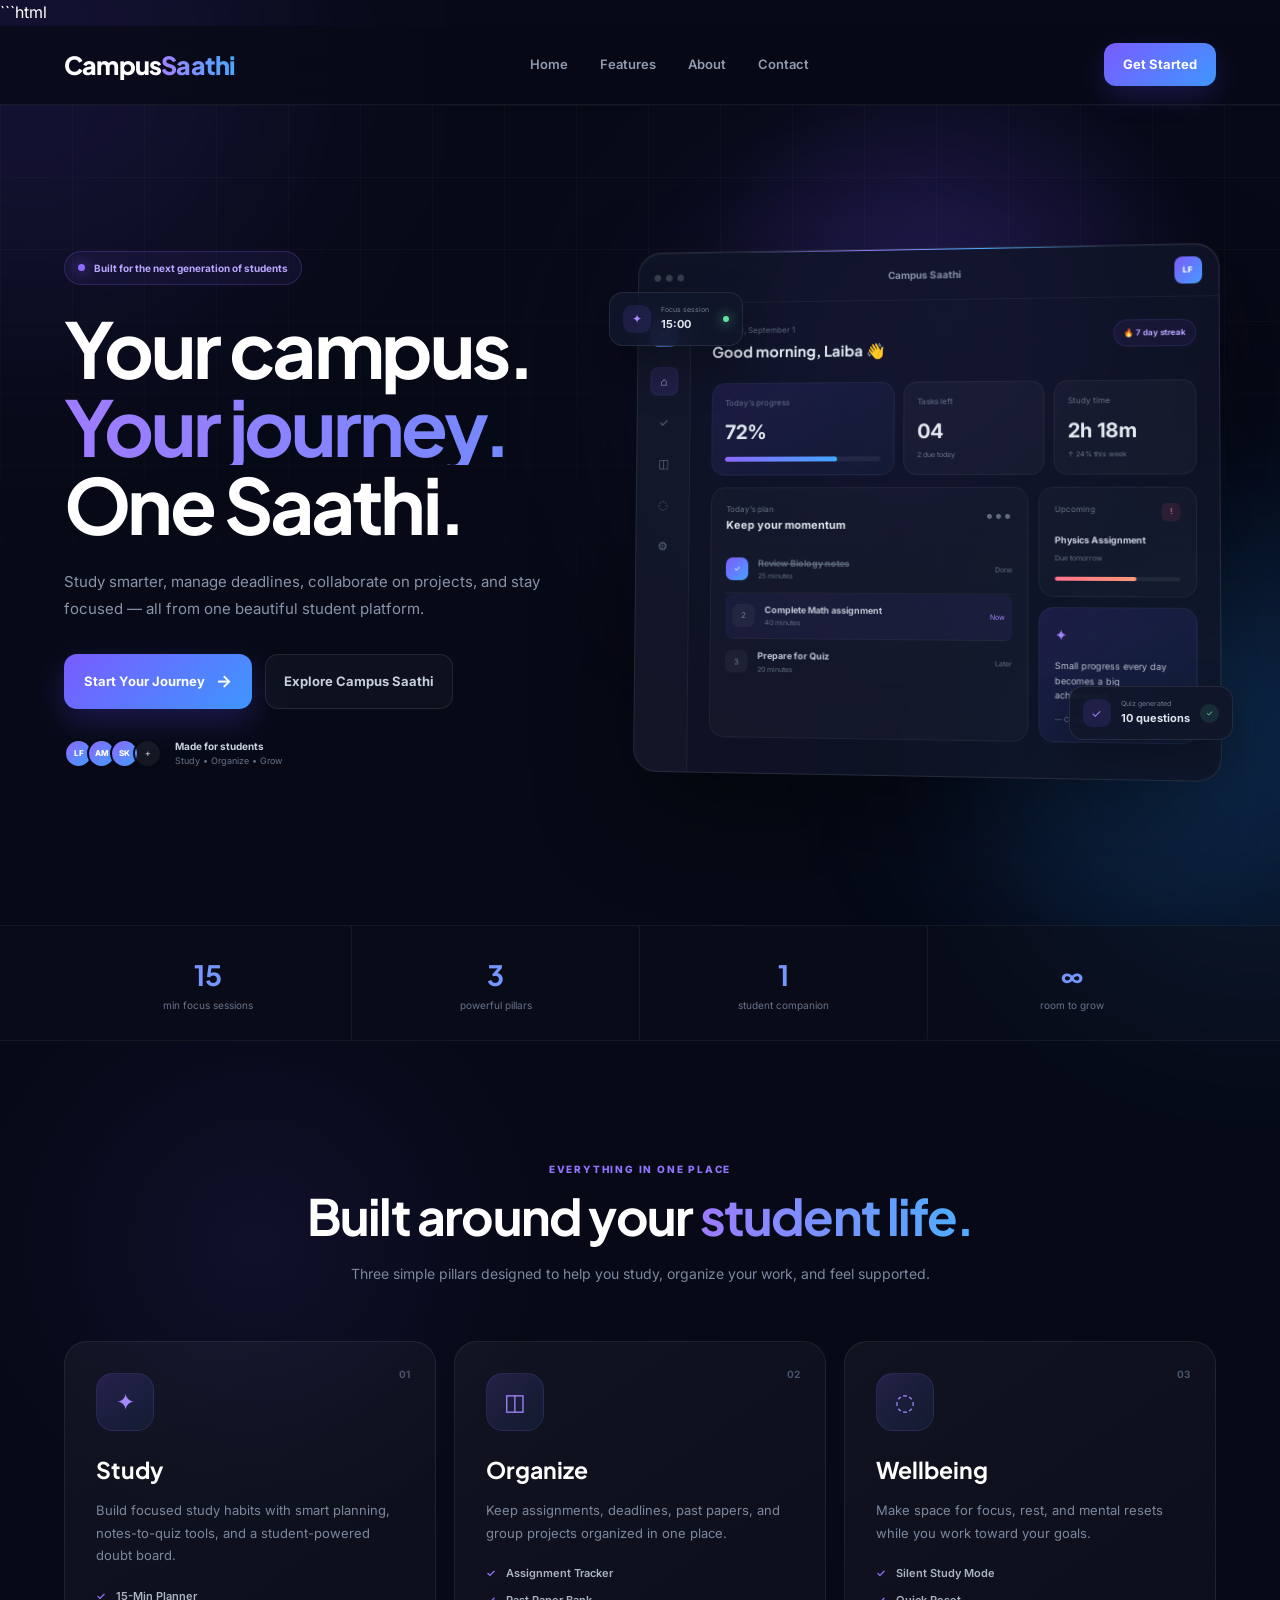
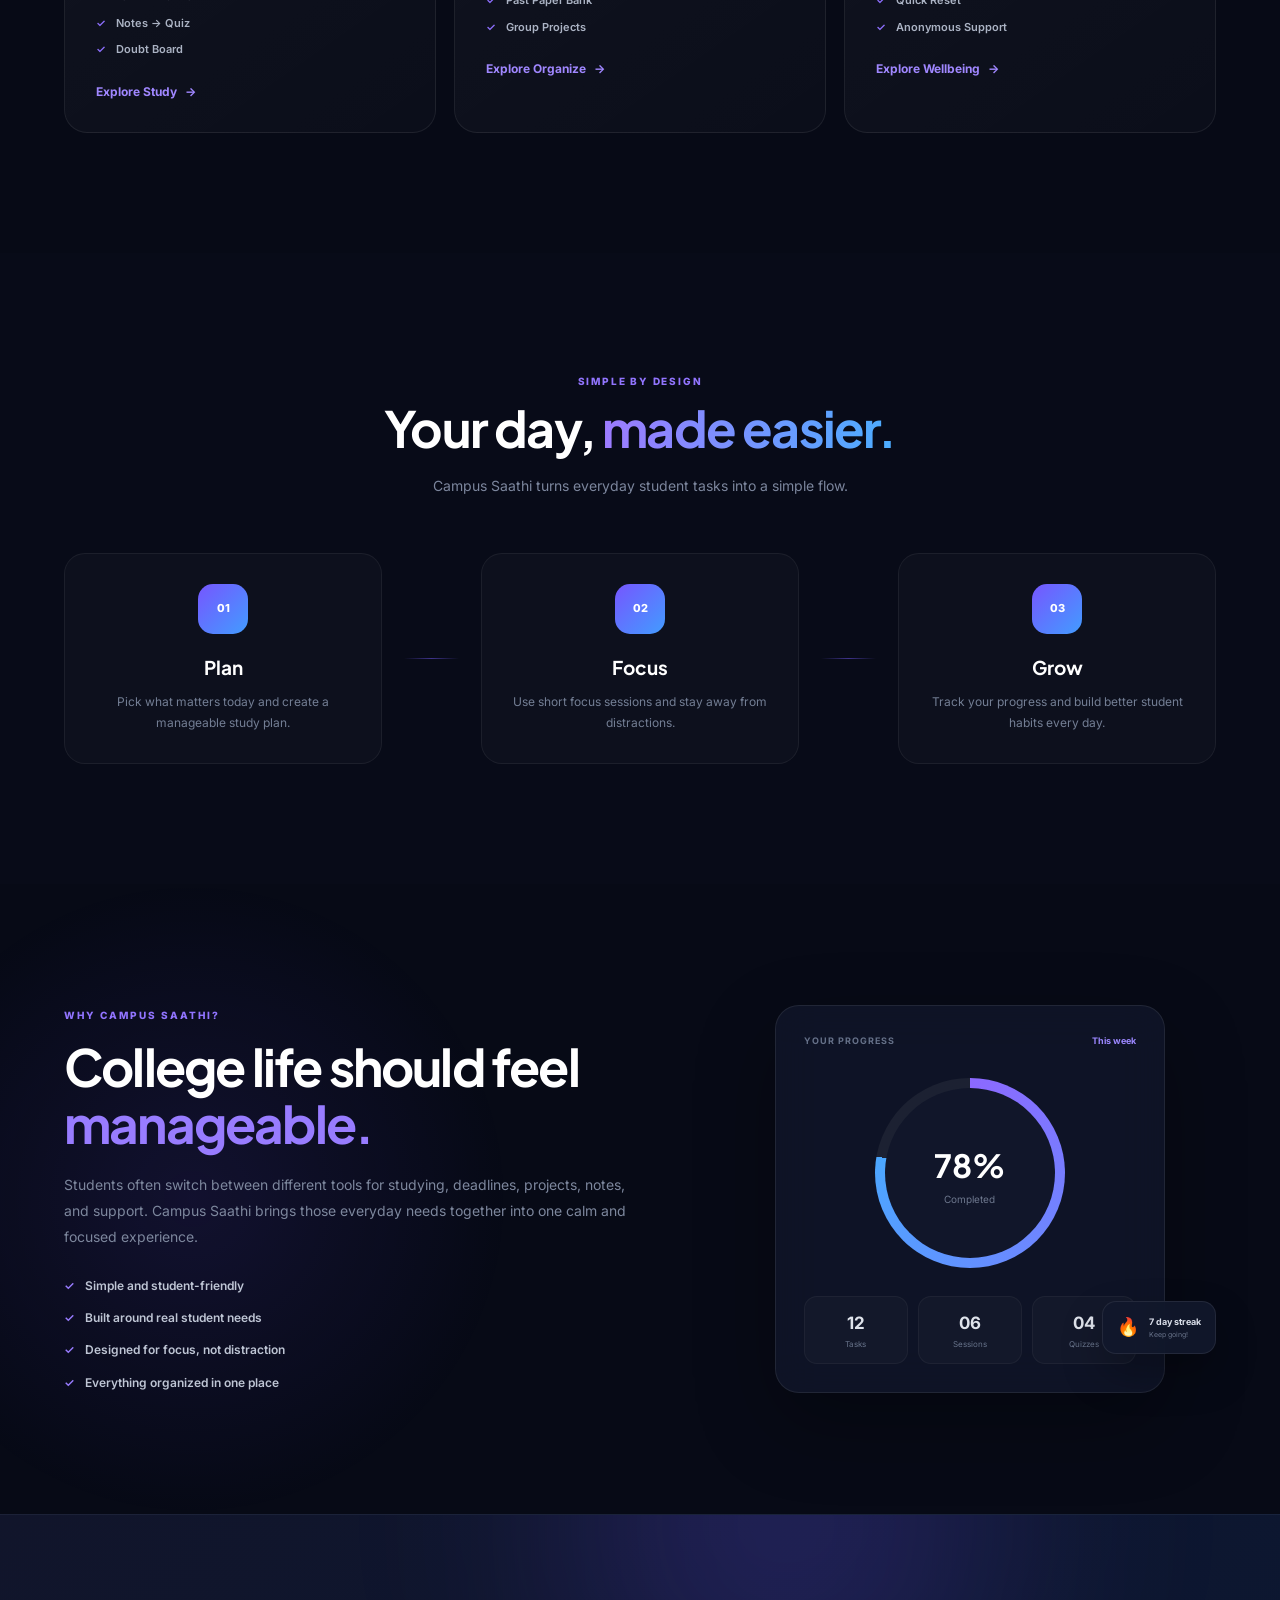
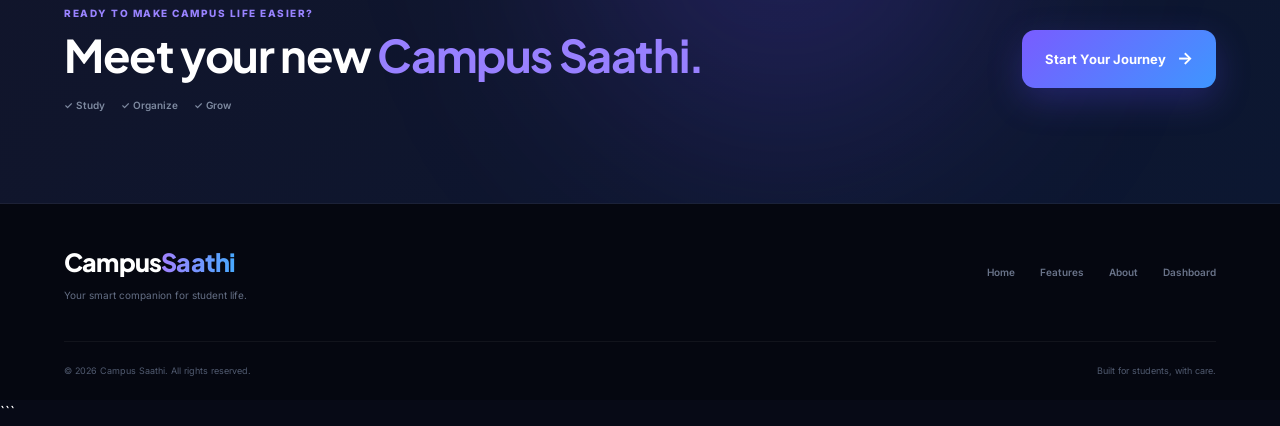
==== commit bbd0ae0d: "Update index.html" ====
--- a/index.html
+++ b/index.html
@@ -1,3 +1,4 @@
+```html
 <!DOCTYPE html>
 <html lang="en">
 <head>
@@ -38,7 +39,8 @@
 
             </nav>
 
-            <a href="dashboard.html" class="nav-btn">
+            <!-- UPDATED: Dashboard → Login -->
+            <a href="login.html" class="nav-btn">
                 Get Started
             </a>
 
@@ -98,7 +100,8 @@
 
                     <div class="hero-buttons">
 
-                        <a href="dashboard.html" class="primary-btn">
+                        <!-- UPDATED: Dashboard → Login -->
+                        <a href="login.html" class="primary-btn">
 
                             Start Your Journey
 
@@ -1059,7 +1062,8 @@
                 </div>
 
 
-                <a href="dashboard.html" class="primary-btn large-btn">
+                <!-- UPDATED: Dashboard → Login -->
+                <a href="login.html" class="primary-btn large-btn">
 
                     Start Your Journey
 
@@ -1140,4 +1144,5 @@
     <script src="js/script.js"></script>
 
 </body>
-</html>+</html>
+```
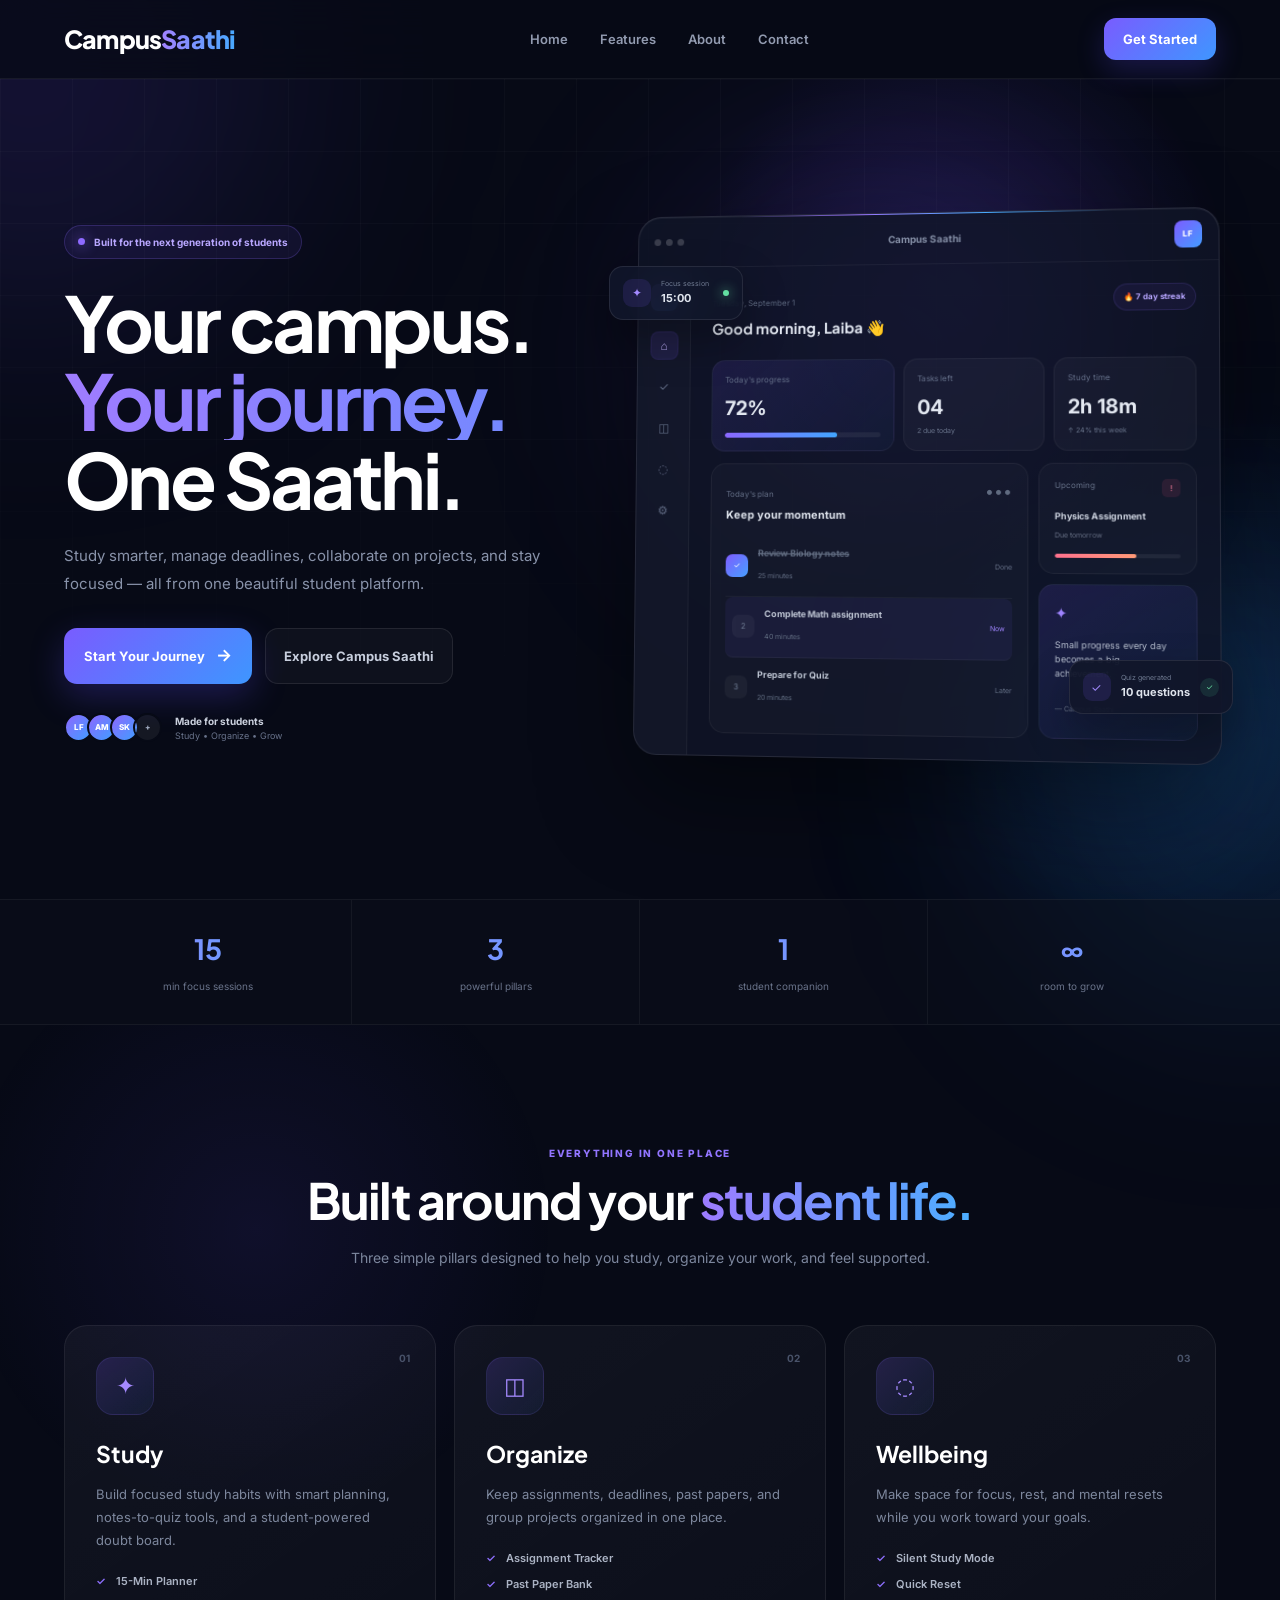
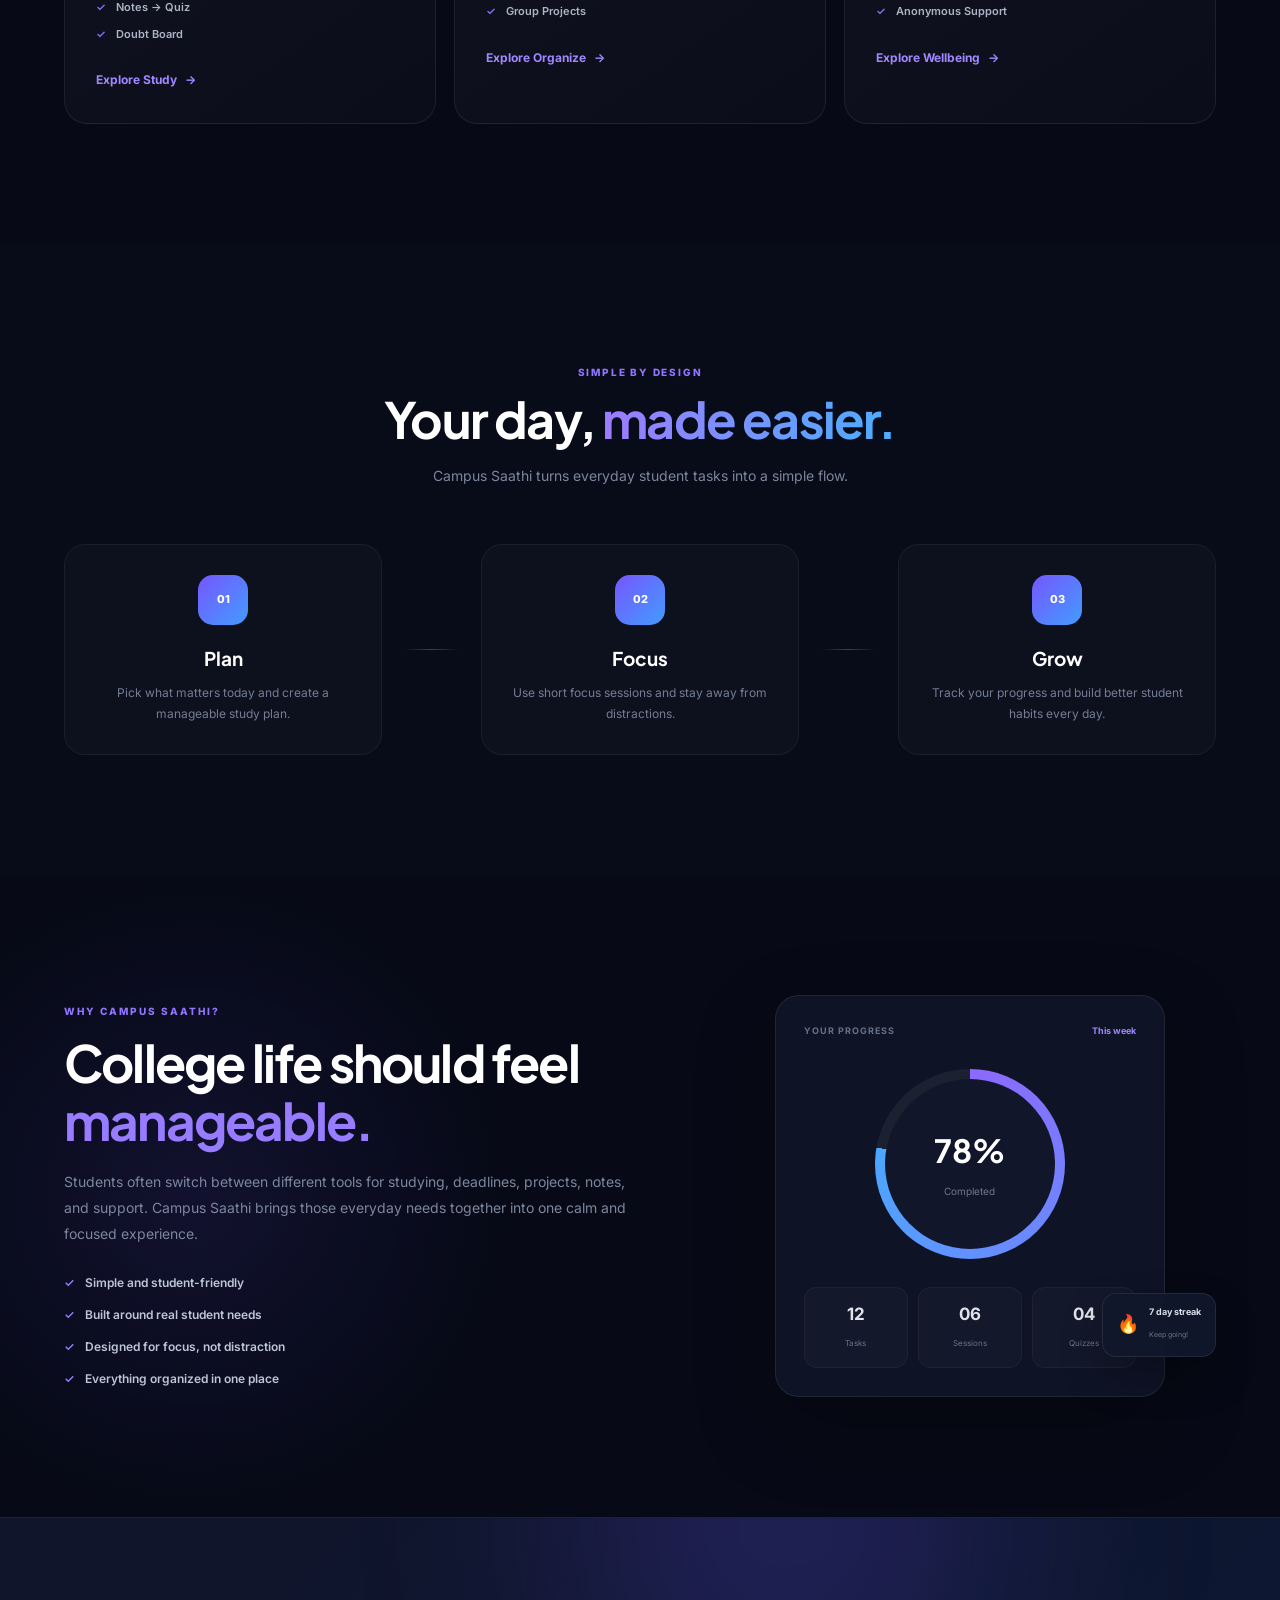
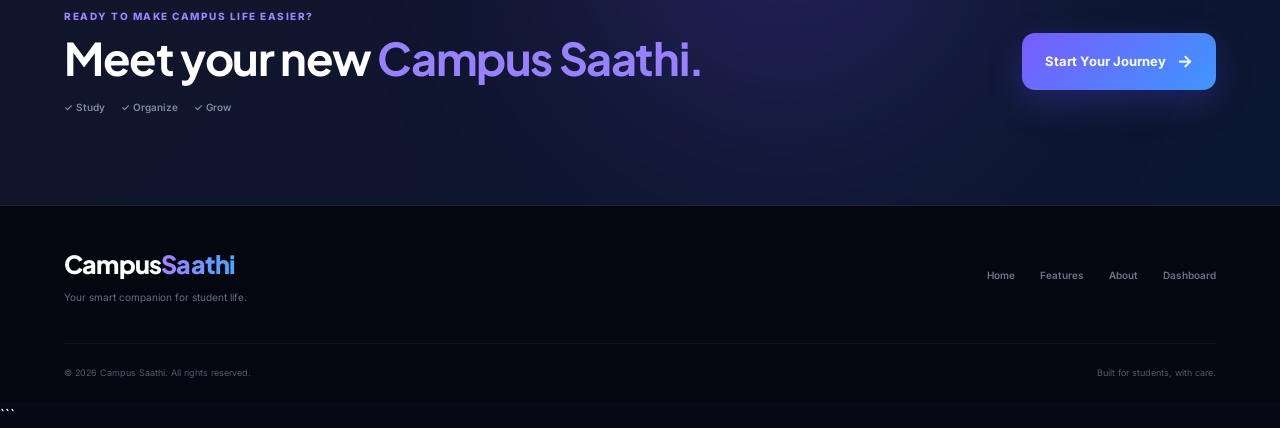
==== commit a3573bd9: "Update print statement to say 'Goodbye World'" ====
--- a/index.html
+++ b/index.html
@@ -1,4 +1,4 @@
-```html
+
 <!DOCTYPE html>
 <html lang="en">
 <head>
